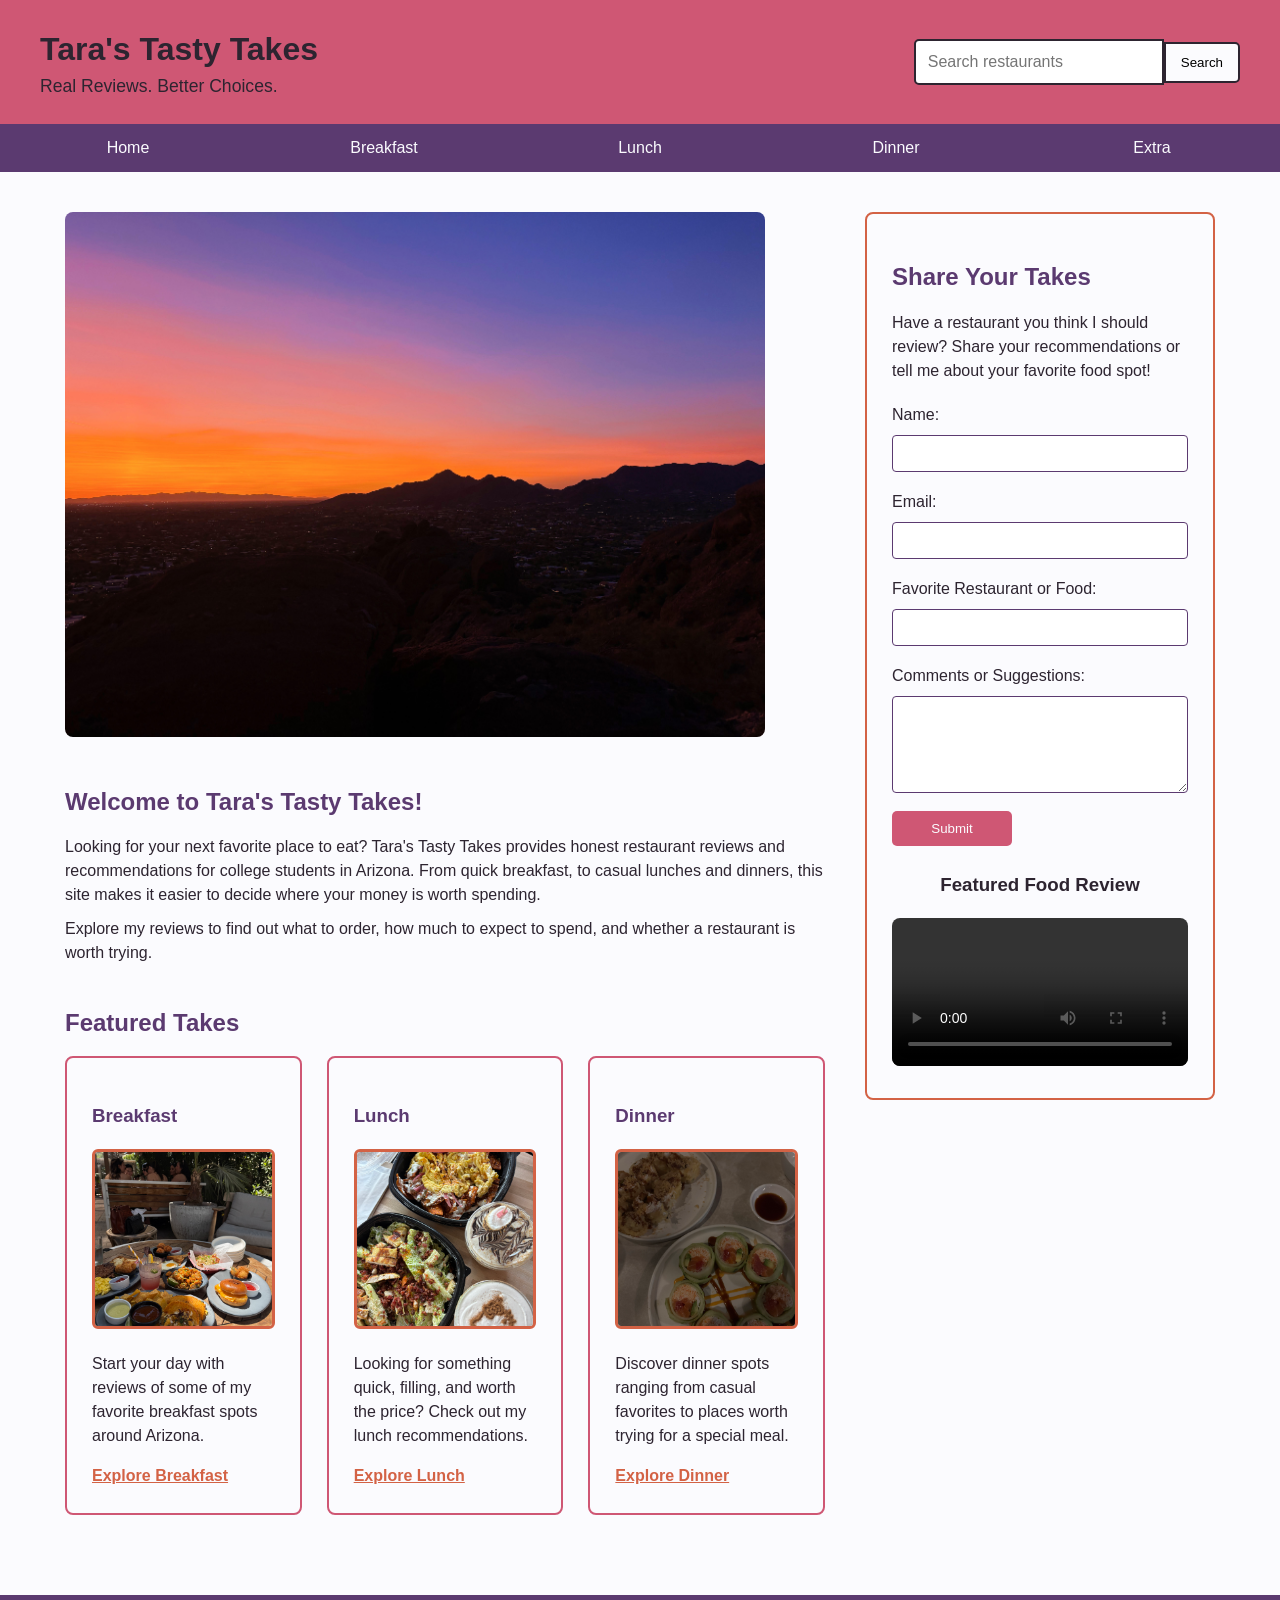
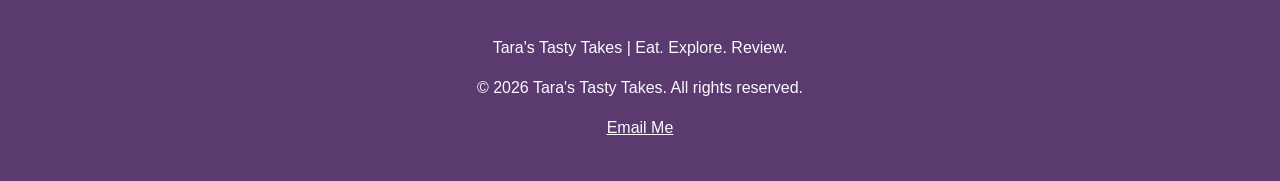
==== index.html @ 4d0d1a03 "Initial website upload" ====
<!DOCTYPE html>
<html lang="en">
    <head>
        <meta charset="UTF-8">
        <meta name="viewport" content="width=device-width, initial-scale=1.0">
        <meta name="description" content="Tara's Tasty Takes provides restaurant reviews and recommendations for college students in Arizona.">
        <meta name="keywords" content="Arizona restaurants, restaurant reviews, food, college students">
        <meta name="author" content="Tara">
        <title>Tara's Tasty Takes | Home</title>
        <link rel="stylesheet" href="style.css">
    </head>
    <body>
        <header>
            <div class="header-content">
                <div class="logo">
                    <h1>Tara's Tasty Takes</h1>
                    <p>Real Reviews. Better Choices.</p>
                </div>
                <form class="search-form" action="#" method="get">
                    <label for="search" class="search-label">Search</label>
                    <input type="search" id="search" name="search" placeholder="Search restaurants">
                    <button type="submit">Search</button>
                </form>
            </div>
        </header>
        <nav>
            <ul>
                <li><a href="index.html">Home</a></li>
                <li><a href="breakfast.html">Breakfast</a></li>
                <li><a href="lunch.html">Lunch</a></li>
                <li><a href="dinner.html">Dinner</a></li>
                <li><a href="extra.html">Extra</a></li>
            </ul>
        </nav>
        <main>
            <div class="main-content">
                <section class="intro">
                    <img src="sunset.jpg" alt="Arizona sunset">
                    <h2>Welcome to Tara's Tasty Takes!</h2>
                    <p>
                        Looking for your next favorite place to eat? Tara's Tasty Takes
                        provides honest restaurant reviews and recommendations for college 
                        students in Arizona. From quick breakfast, to casual lunches and dinners, 
                        this site makes it easier to decide where your money is worth spending.
                    </p>
                    <p>
                        Explore my reviews to find out what to order, how much to expect to spend,
                        and whether a restaurant is worth trying.
                    </p>
                </section>
                <section class="featured">
                    <h2>Featured Takes</h2>
                    <div class="featured-grid">
                        <article>
                            <h3>Breakfast</h3>
                            <img src="featured-breakfast.jpg" alt="featured breakfast">
                            <p>
                                Start your day with reviews of some of my favorite breakfast
                                spots around Arizona.
                            </p>
                            <a href="breakfast.html">Explore Breakfast</a>
                        </article>
                        <article>
                            <h3>Lunch</h3>
                            <img src="featured-lunch.jpg" alt="featured lunch">
                            <p>
                                Looking for something quick, filling, and worth the price?
                                Check out my lunch recommendations.
                            </p>
                            <a href="lunch.html">Explore Lunch</a>
                        </article>
                        <article>
                            <h3>Dinner</h3>
                            <img src="featured-dinner.jpg" alt="featured dinner">
                            <p>
                                Discover dinner spots ranging from casual favorites to places
                                worth trying for a special meal.
                            </p>
                            <a href="dinner.html">Explore Dinner</a>
                        </article>
                    </div>
                </section>
            </div>
            <section class="feedback">
                <h2>Share Your Takes</h2>
                <p>
                    Have a restaurant you think I should review? Share your recommendations
                    or tell me about your favorite food spot!
                </p>
                <form action="#" method="post">
                    <label for="name">Name:</label>
                    <input type="text" id="name" name="name">
                    <label for="email">Email:</label>
                    <input type="email" id="email" name="email">
                    <label for="favorite">Favorite Restaurant or Food:</label>
                    <input type="text" id="favorite" name="favorite">
                    <label for="comments">Comments or Suggestions:</label>
                    <textarea id="comments" name="comments" rows="5"></textarea>
                    <button type="submit">Submit</button>
                </form>
                <section class="video-section">
                    <h3>Featured Food Review</h3>
                    <video controls>
                        <source src="PitaValley-Video-Review.MP4" type="video/mp4">
                        Your browser does not support the video element.
                    </video>
                </section>
            </section>
        </main>
        <footer>
            <p>
                Tara's Tasty Takes | Eat. Explore. Review.
            </p>
            <p>&copy; 2026 Tara's Tasty Takes. All rights reserved.</p>
            <p>
                <a href="mailto:tarastastytakes@gmail.com">Email Me</a>
            </p>
        </footer>
    </body>
</html>
---- style.css ----
* {
    box-sizing: border-box;
}
body {
    margin: 0;
    background-color: #FBFBFE;
    color: #2d2430;
    font-family: "Trebuchet MS", Arial, Helvetica, sans-serif;
    line-height: 1.5;
}
header {
    background-color: #CF5774;
    padding: 25px;
}
.header-content {
    max-width: 1200px;
    margin: 0 auto;
    display: flex;
    justify-content: space-between;
    align-items: center;
}
.logo h1 {
    margin: 0;
    font-size: 2rem;
}
.logo p {
    margin: 0;
    font-size: 1.1rem;
}
.search-label {
    position: absolute;
    width: 1px;
    height: 1px;
    padding: 0;
    margin: -1px;
    overflow: hidden;   
    clip: rect(0,0,0,0);
    white-space: nowrap;
    border: 0;
}
.search-form {
    display: flex;
    align-items: center;
}
.search-form input {
    width: 250px;
    padding: 12px;
    border: 2px solid #2d2430;
    border-radius: 5px 0 0 5px;
    font-size: 1rem;
}
.search-form button {
    padding: 11px 15px;
    border: 2px solid #2d2430;
    background-color: #FBFBFE;
    cursor: pointer;
    border-radius: 0 5px 5px 0;
}
nav {
    background-color: #5B3A70;
}
nav ul {
    list-style-type: none;
    margin: 0;
    padding: 0;
    display: flex;
}
nav li {
    flex: 1;
}
nav a {
    display: block;
    padding: 12px 25px;
    color: #fbfbfe;
    text-decoration: none;
    text-align: center;
}
nav a:hover {
    background-color: #D36245;
}
main {
    max-width: 1200px;
    margin: 0 auto;
    padding: 40px 25px;
    display: flex;
    gap: 40px;
    align-items: flex-start;
}
.intro {
    text-align: left;
    margin-bottom: 40px;
}
.intro img {
    width: 100%;
    max-width: 700px;
    height: auto;
    border-radius: 8px;
    margin-bottom: 20px;
}
.intro h2,
.featured h2,
.feedback h2 {
    color: #5B3A70;
    margin-bottom: 15px;
}
.intro p {
    max-width: 800px;
    margin: 10px auto;
}
.featured {
    margin-bottom: 40px;
}
.featured-grid {
    display: flex;
    gap: 25px;
}
.featured article {
    flex: 1;
    padding: 25px;
    background-color: #FBFBFE;
    border: 2px solid #CF5774;
    border-radius: 8px;
}
.featured article img {
    width: 100%;
    height: 180px;
    object-fit: cover;
    border-radius: 6px;
    border: 3px solid #D36245;
}
.featured article a {
    color: #D36245;
    font-weight: bold;
}
.featured article a:hover {
    color: #CF5774;
}
.featured article h3 {
    color: #5B3A70;
    font-weight: bold;
}
.main-content {
    flex: 1;
}
.feedback {
    width: 350px;
    flex-shrink: 0;
    padding: 25px;
    background-color: #FBFBFE;
    border: 2px solid #D36245;
    border-radius: 8px;
}
.feedback form {
    max-width: 700px;
    margin: 20px auto 0;
    display: flex;
    flex-direction: column;
    gap: 8px;
}
.feedback input,
.feedback textarea {
    padding: 10px;
    border: 1px solid #5B3A70;
    border-radius: 4px;
    font-family: inherit;
    margin-bottom: 10px;
} 
.feedback button {
    width: 120px;
    padding: 10px;
    background-color: #CF5774;
    color: #FBFBFE;
    border: none;
    border-radius: 5px;
    cursor: pointer;
}
.video-section {
    margin-top: 25px;
    text-align: center;
}
.video-section video {
    width: 100%;
    max-width: 300px;
    border-radius: 8px;
}
footer {
    text-align: center;
    padding: 25px;
    background-color: #5B3A70;
    color: #FBFBFE;
}
footer a {
    color: #FBFBFE;
}
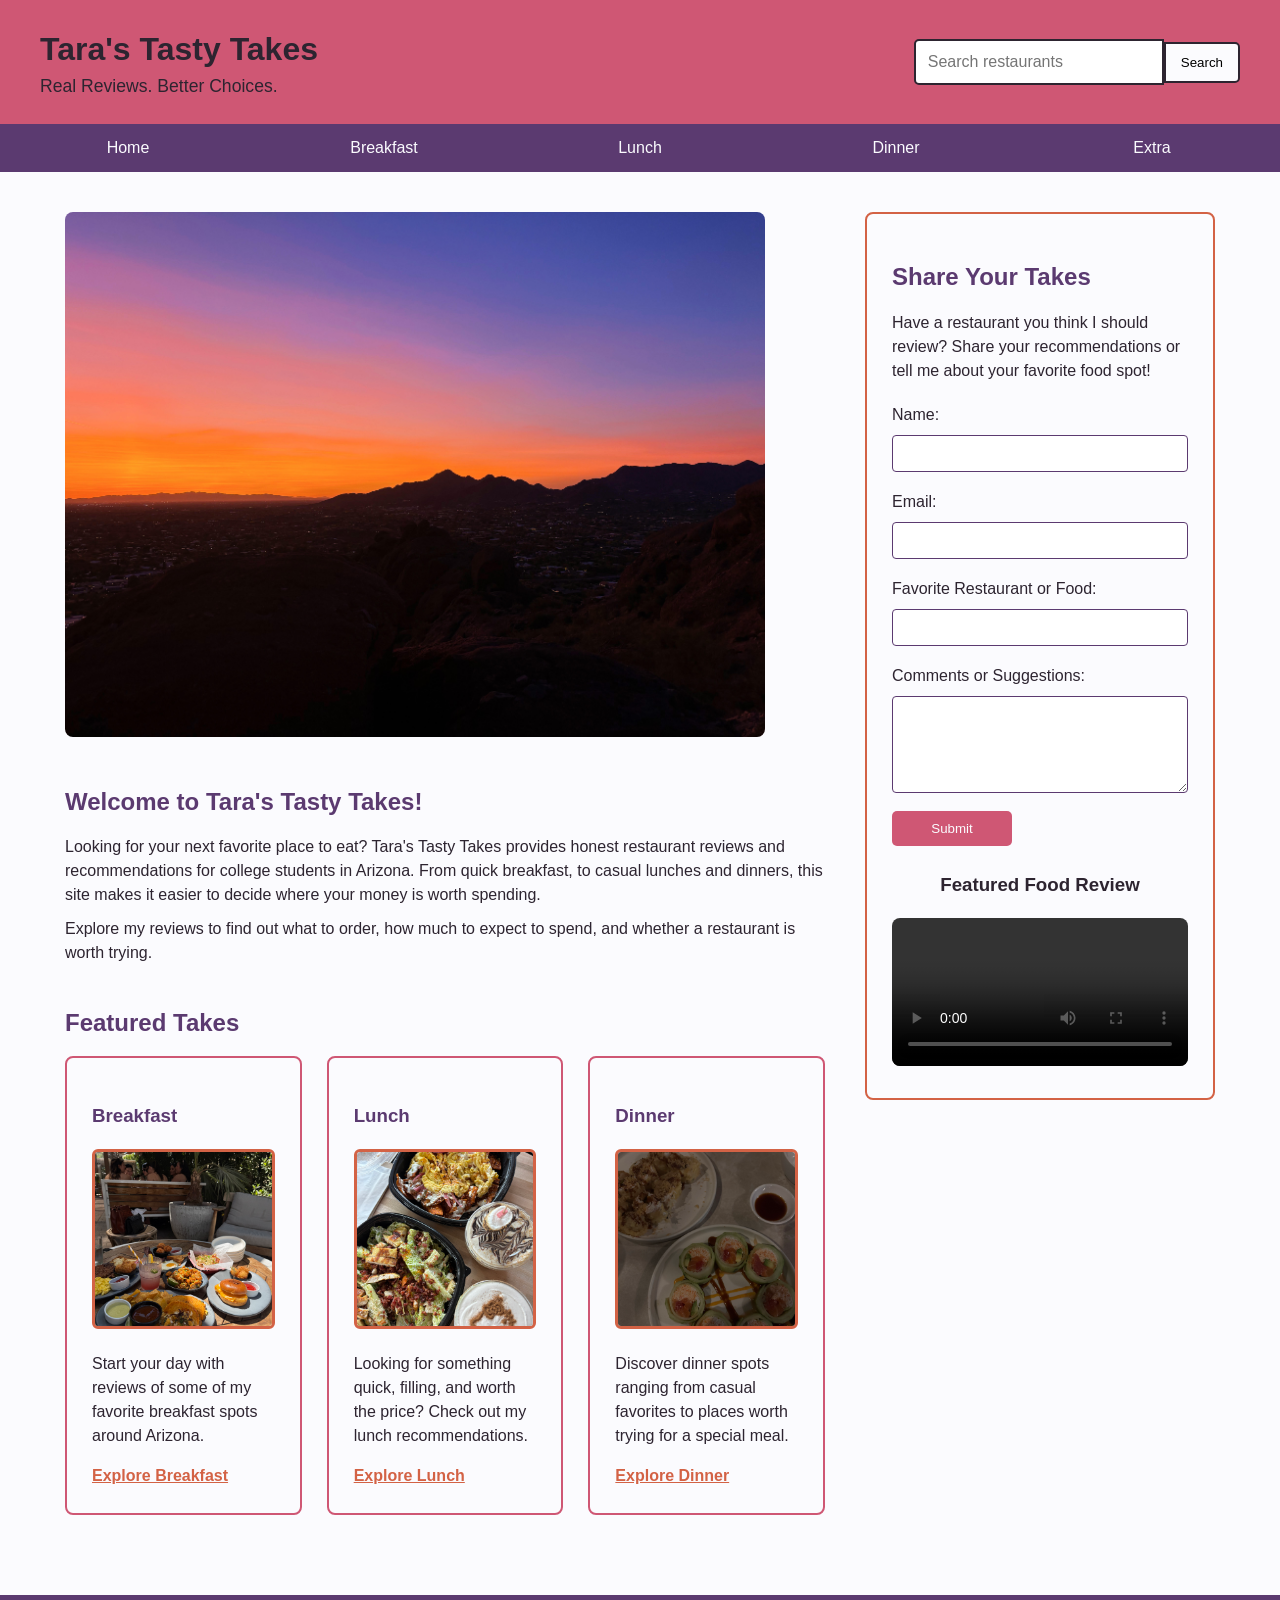
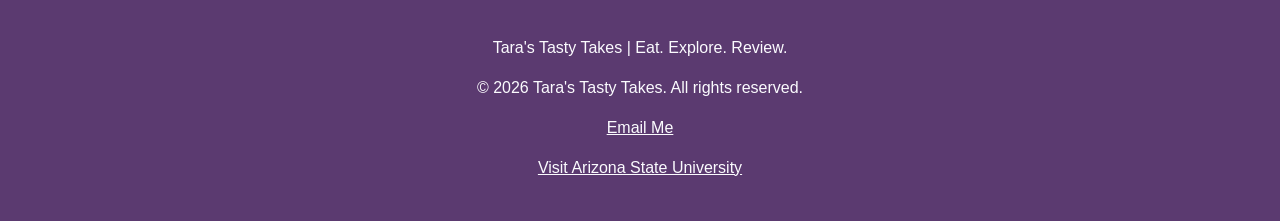
==== commit e375f949: "Add link to Arizona State University in footer" ====
--- a/index.html
+++ b/index.html
@@ -115,6 +115,11 @@
             <p>
                 <a href="mailto:tarastastytakes@gmail.com">Email Me</a>
             </p>
+            <p>
+                <a href="https://www.asu.edu/" target="_blank" rel="noopener noreferer">
+                    Visit Arizona State University
+                </a>
+            </p>
         </footer>
     </body>
-</html>+</html>
--- a/style.css
+++ b/style.css
@@ -191,4 +191,104 @@
 }
 footer a {
     color: #FBFBFE;
-}+}
+.page-intro {
+    margin-bottom: 30px;
+}
+.page-intro h2 {
+    color: #5B3A70;
+    margin-bottom: 10px;
+}
+.page-intro p {
+    margin-bottom: 15px;
+}
+.review-card {
+    margin-bottom: 30px;
+    padding: 20px;
+    background-color: #FBFBFE;
+    border-color: 2px solid #CF5774;
+    border-radius: 8px;
+}
+.review-card h3 {
+    color: #5B3A70;
+    margin-top: 0;
+}
+.review-card img {
+    width: 100%;
+    max-width: 700px;
+    height: 500px;
+    object-fit: cover;
+    border-radius: 6px;
+    border: 3px solid #D36245;
+    margin-bottom: 15px;
+}
+.review-card h4 {
+    color: #D36245;
+    margin-bottom: 5px;
+}
+.review-card p {
+    margin-top: 5px;
+}
+.rating {
+    color: #5B3A70;
+    font-size: 1.5rem;
+    letter-spacing: 3em;
+    margin-top: 0;
+}
+.table-rating {
+    color: #D36245;
+    font-size: 1.1em;
+    letter-spacing: 1px;
+}
+.review-table {
+    width: 100%;
+    border-collapse: collapse;
+    margin-top: 30px;
+    margin-bottom: 40px;
+}
+.review-table th,
+.review-table td {
+    border: 1px solid #5B3A70;
+    padding: 10px;
+    text-align: left;
+}
+.review-table th {
+    background-color: #CF5774;
+    color: #FBFBFE;
+}
+.review-table tr:nth-child(even) {
+    background-color: #FBFBFE;
+}
+@media (max-width: 700px) {
+    .header-content {
+        flex-direction: column;
+        gap: 20px;
+        text-align: center;
+    }
+    .search-form {
+        width: 100%;
+    }
+    .search-form input {
+        width: 100%;
+    }
+    nav ul {
+        flex-direction: column;
+    }
+    nav li {
+        width: 100%;
+    }
+    main {
+        flex-direction: column;
+        padding: 25px 15px;
+        gap: 25px;
+    }
+    .featured-grid {
+        flex-direction: column;
+    }
+    .feedback {
+        width: 100%;
+    }
+    .intro img {
+        width: 100%;
+    }
+}
